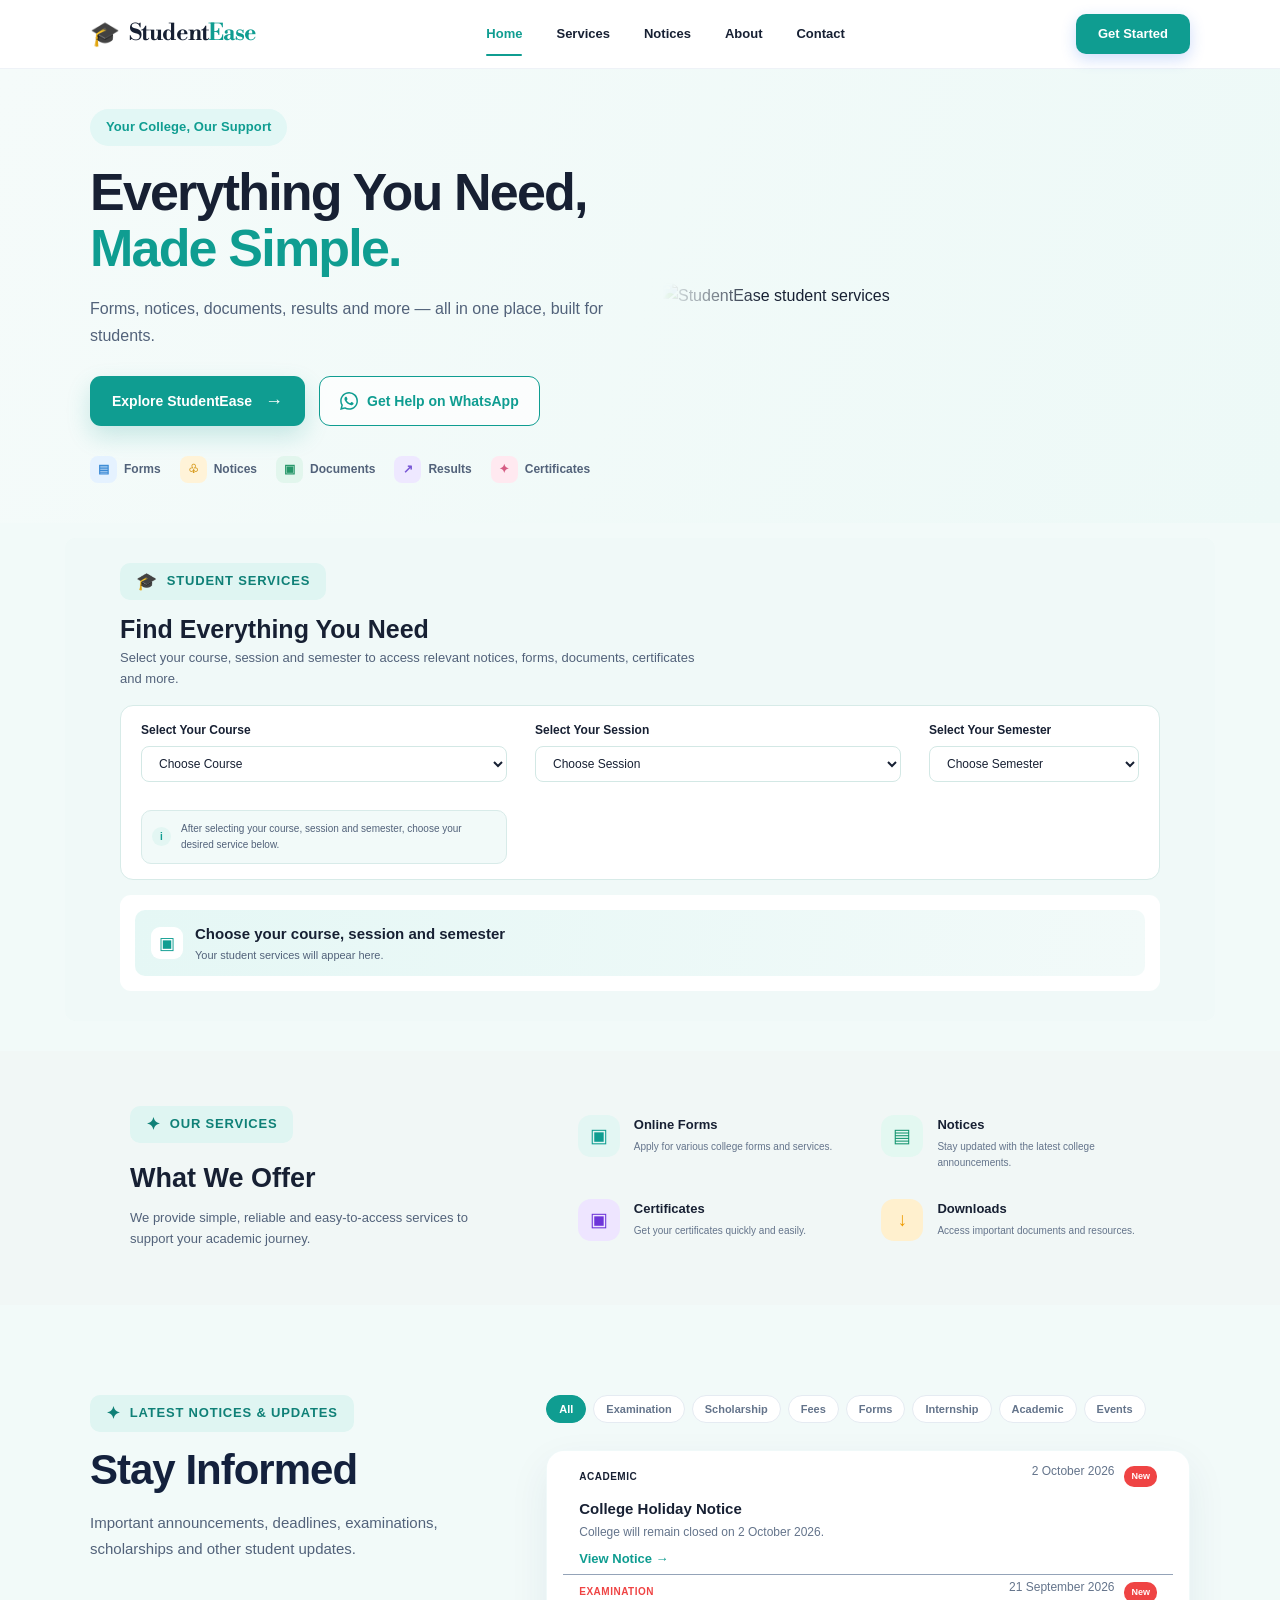
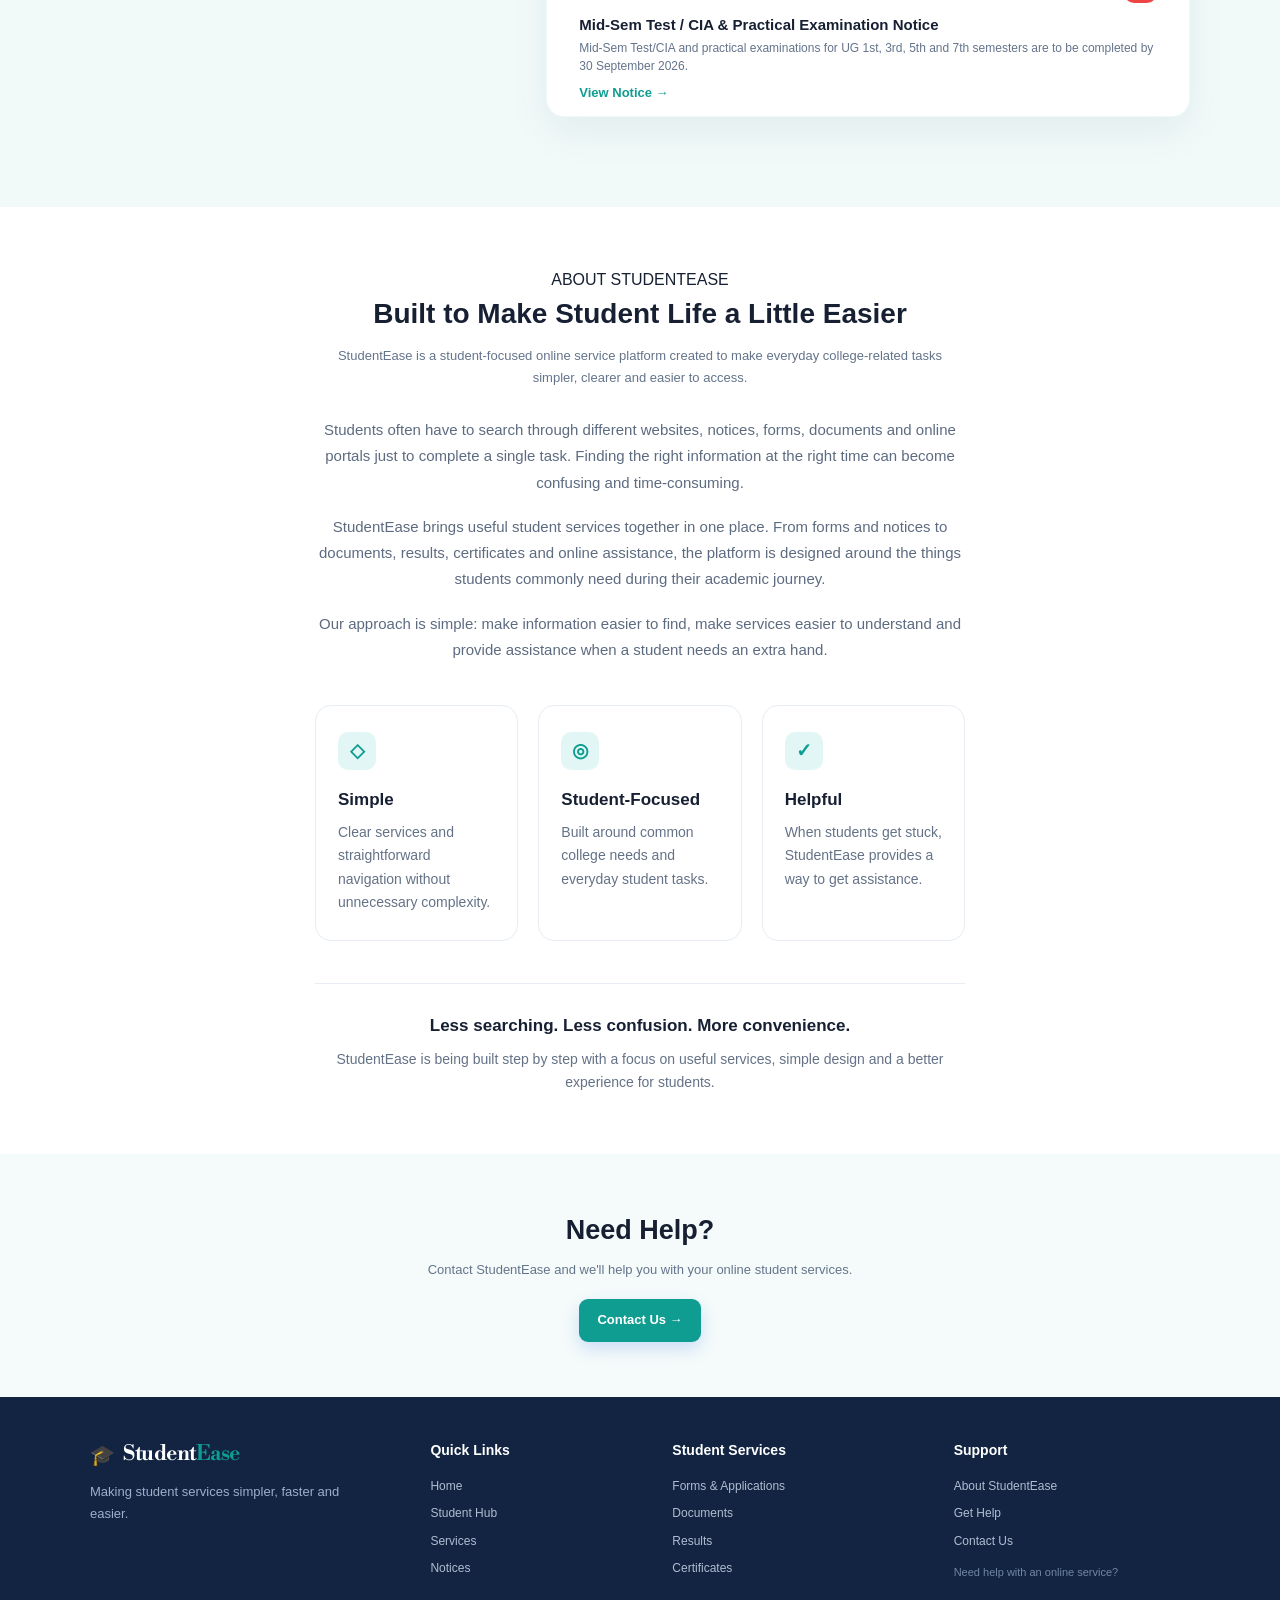
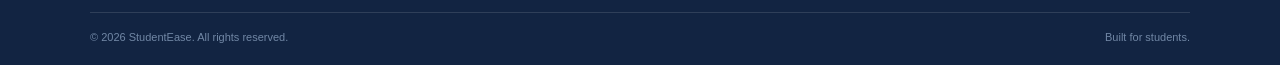
==== index.html @ d435f531 "Add files via upload" ====
<!DOCTYPE html>
<html lang="en">
<head>
    <meta charset="UTF-8">
    <meta name="viewport" content="width=device-width, initial-scale=1.0">

    <title>StudentEase | College & Online Services</title>

    <link rel="stylesheet" href="style.css">
</head>

<body>

<!-- ================= HEADER ================= -->

<header class="site-header">

    <div class="header-container">

        <a href="#home" class="logo">
            <div class="logo-icon">
                <span>🎓</span>
            </div>

            <div class="logo-text">
                Student<span>Ease</span>
            </div>
        </a>

        <nav class="main-nav">

            <a href="#home" class="nav-link active">Home</a>
            <a href="#services" class="nav-link">Services</a>
            <a href="#notices" class="nav-link">Notices</a>
            <a href="#about" class="nav-link">About</a>
            <a href="#contact" class="nav-link">Contact</a>

        </nav>

        <a href="#student-hub" class="header-button">
            Get Started
        </a>

    </div>

</header>


<!-- ================= HERO ================= -->

<section class="hero" id="home">

    <div class="hero-container">
        
        <div class="hero-content">

    <div class="hero-badge">
        Your College, Our Support
    </div>

    <h1>
        Everything You Need,
        <span>Made Simple.</span>
    </h1>

    <p>
        Forms, notices, documents, results and more —
        all in one place, built for students.
    </p>

    <div class="hero-buttons">

        <a href="#student-hub" class="primary-button">
            Explore StudentEase
            <span>→</span>
        </a>

        <a href="https://wa.me/YOURNUMBER"
           class="secondary-button"
           target="_blank"
           rel="noopener noreferrer">

            <span class="whatsapp-icon" aria-hidden="true">
                <svg viewBox="0 0 24 24" fill="currentColor">
                    <path d="M20.52 3.48A11.86 11.86 0 0 0 12.07 0C5.52 0 .19 5.33.19 11.88c0 2.09.55 4.13 1.59 5.94L.09 24l6.34-1.66a11.85 11.85 0 0 0 5.64 1.43h.01c6.55 0 11.88-5.33 11.88-11.88 0-3.18-1.24-6.17-3.44-8.41ZM12.08 21.76h-.01a9.86 9.86 0 0 1-5.02-1.37l-.36-.21-3.76.98 1-3.67-.23-.38a9.85 9.85 0 0 1-1.51-5.23C2.19 6.43 6.62 2 12.08 2a9.83 9.83 0 0 1 7 2.9 9.84 9.84 0 0 1 2.9 7c0 5.46-4.44 9.86-9.9 9.86Zm5.41-7.39c-.3-.15-1.77-.87-2.05-.97-.27-.1-.47-.15-.67.15-.2.3-.77.97-.95 1.17-.17.2-.35.22-.65.07-.3-.15-1.26-.46-2.4-1.47-.89-.79-1.49-1.77-1.66-2.07-.17-.3-.02-.46.13-.61.14-.14.3-.35.45-.52.15-.17.2-.3.3-.5.1-.2.05-.37-.02-.52-.07-.15-.67-1.62-.92-2.22-.24-.58-.49-.5-.67-.51h-.57c-.2 0-.52.07-.79.37-.27.3-1.04 1.02-1.04 2.49s1.07 2.89 1.22 3.09c.15.2 2.1 3.21 5.09 4.5.71.31 1.26.49 1.69.63.71.23 1.35.2 1.86.12.57-.08 1.77-.72 2.02-1.42.25-.7.25-1.3.17-1.42-.07-.12-.27-.2-.57-.35Z"/>
                </svg>
            </span>

            Get Help on WhatsApp
        </a>

    </div>

    <div class="hero-features">

        <span>
            <i class="feature-icon blue">▤</i>
            Forms
        </span>

        <span>
            <i class="feature-icon yellow">♧</i>
            Notices
        </span>

        <span>
            <i class="feature-icon green">▣</i>
            Documents
        </span>

        <span>
            <i class="feature-icon purple">↗</i>
            Results
        </span>

        <span>
            <i class="feature-icon pink">✦</i>
            Certificates
        </span>

    </div>

</div>
        
        <div class="hero-visual">

            <img src="images/student-ease-hero-right.png"
                alt="StudentEase student services"
                class="hero-student-image">

        </div> 


    </div>

</section>


<!-- ================= STUDENT HUB ================= -->

<section class="student-hub" id="student-hub">

    <div class="hub-container">

        <div class="hub-heading">

            <div class="student-services-badge">
                <span class="student-services-icon">🎓</span>
                <span>STUDENT SERVICES</span>
            </div>

            <h2>Find Everything You Need</h2>

            <p>
                Select your course, session and semester to access relevant notices,
                forms, documents, certificates and more.
            </p>

        </div>


        <!-- SELECTORS -->

        <div class="selector-box">

            <div class="selector-group">

                <label for="course">
                    Select Your Course
                </label>

                <select id="course">

                    <option value="">
                        Choose Course
                    </option>

                    <option value="BA">
                        B.A.
                    </option>

                    <option value="BSc">
                        B.Sc.
                    </option>

                    <option value="BCom">
                        B.Com.
                    </option>

                </select>

            </div>

            <div class="selector-group">

                <label for="session">
                    Select Your Session
                </label>

                <select id="session">

                    <option value="">
                        Choose Session
                    </option>

                    <option value="2024-2028">
                        2024 – 2028
                    </option>

                    <option value="2025-2029">
                        2025 – 2029
                    </option>

                    <option value="2026-2030">
                        2026 – 2030
                    </option>

                </select>

            </div>


            <div class="selector-group">

                <label for="semester">
                    Select Your Semester
                </label>

                <select id="semester">

                    <option value="">
                        Choose Semester
                    </option>

                    <option value="1">
                        1st Semester
                    </option>

                    <option value="2">
                        2nd Semester
                    </option>

                    <option value="3">
                        3rd Semester
                    </option>

                    <option value="4">
                        4th Semester
                    </option>

                    <option value="5">
                        5th Semester
                    </option>

                    <option value="6">
                        6th Semester
                    </option>

                    <option value="7">
                        7th Semester
                    </option>

                    <option value="8">
                        8th Semester
                    </option>

                </select>

            </div>


            <div class="selector-info">

                <div class="info-icon">i</div>

                <span>
                    After selecting your course, session and semester, choose your
                    desired service below.
                </span>

            </div>

        </div>


        <!-- RESULT -->

        <div class="hub-result" id="hubResult">

            <div class="result-header">

                <div class="calendar-icon">
                    ▣
                </div>

                <div>
                    <h3>Choose your course, session and semester</h3>
                    <p>Your student services will appear here.</p>
                </div>

            </div>

        </div>

    </div>

</section>


<!-- ================= SERVICES ================= -->

<section class="services-section" id="services">

    <div class="services-container">

        <div class="services-intro">

            <div class="student-services-badge">
                <span class="student-services-icon">✦</span>
                <span>OUR SERVICES</span>
            </div>

            <h2>What We Offer</h2>

            <p>
                We provide simple, reliable and easy-to-access
                services to support your academic journey.
            </p>

        </div>


        <div class="service-list">

            <div class="service-item">

                <div class="service-icon blue">
                    ▣
                </div>

                <div>
                    <h3>Online Forms</h3>
                    <p>
                        Apply for various college forms
                        and services.
                    </p>
                </div>

            </div>


            <div class="service-item">

                <div class="service-icon green">
                    ▤
                </div>

                <div>
                    <h3>Notices</h3>
                    <p>
                        Stay updated with the latest
                        college announcements.
                    </p>
                </div>

            </div>


            <div class="service-item">

                <div class="service-icon purple">
                    ▣
                </div>

                <div>
                    <h3>Certificates</h3>
                    <p>
                        Get your certificates quickly
                        and easily.
                    </p>
                </div>

            </div>


            <div class="service-item">

                <div class="service-icon orange">
                    ↓
                </div>

                <div>
                    <h3>Downloads</h3>
                    <p>
                        Access important documents
                        and resources.
                    </p>
                </div>

            </div>

        </div>

    </div>

</section>


<!-- ================= NOTICE BOARD ================= -->

<section class="notices-section" id="notices">

    <div class="notices-container">

        <div class="notice-intro">

            <div class="student-services-badge">
                <span class="student-services-icon">✦</span>
                <span>LATEST NOTICES &amp; UPDATES</span>
            </div>

            <h2>Stay Informed</h2>

            <p>
                Important announcements, deadlines, examinations,
                scholarships and other student updates.
            </p>

        </div>


        <!-- NOTICE FILTERS -->

        <div class="notice-filters">

            <button class="notice-filter active" data-category="all">
                All
            </button>

            <button class="notice-filter" data-category="examination">
                Examination
            </button>

            <button class="notice-filter" data-category="scholarship">
                Scholarship
            </button>

            <button class="notice-filter" data-category="fees">
                Fees
            </button>

            <button class="notice-filter" data-category="forms">
                Forms
            </button>

            <button class="notice-filter" data-category="internship">
                Internship
            </button>

            <button class="notice-filter" data-category="academic">
                Academic
            </button>

            <button class="notice-filter" data-category="events">
                Events
            </button>

        </div>


        <!-- NOTICE LIST -->

        <div class="notice-board-list" id="homepageNoticeList">

            <!-- Notices will be loaded from studentData -->

        </div>

    </div>

</section>


<!-- ================= ABOUT ================= -->

<section class="about-section" id="about">

    <div class="about-container">

        <div class="section-label">
            ABOUT STUDENTEASE
        </div>

        <h2>
            Built to Make Student Life a Little Easier
        </h2>

        <p class="about-intro">
            StudentEase is a student-focused online service
            platform created to make everyday college-related
            tasks simpler, clearer and easier to access.
        </p>

        <div class="about-content">

            <p>
                Students often have to search through different
                websites, notices, forms, documents and online
                portals just to complete a single task. Finding
                the right information at the right time can
                become confusing and time-consuming.
            </p>

            <p>
                StudentEase brings useful student services
                together in one place. From forms and notices
                to documents, results, certificates and online
                assistance, the platform is designed around the
                things students commonly need during their
                academic journey.
            </p>

            <p>
                Our approach is simple: make information easier
                to find, make services easier to understand and
                provide assistance when a student needs an extra
                hand.
            </p>

        </div>

        <div class="about-values">

            <div class="about-value">

                <div class="about-value-icon">
                    ◇
                </div>

                <h3>Simple</h3>

                <p>
                    Clear services and straightforward
                    navigation without unnecessary complexity.
                </p>

            </div>

            <div class="about-value">

                <div class="about-value-icon">
                    ◎
                </div>

                <h3>Student-Focused</h3>

                <p>
                    Built around common college needs and
                    everyday student tasks.
                </p>

            </div>

            <div class="about-value">

                <div class="about-value-icon">
                    ✓
                </div>

                <h3>Helpful</h3>

                <p>
                    When students get stuck, StudentEase
                    provides a way to get assistance.
                </p>

            </div>

        </div>

        <div class="about-bottom">

            <strong>
                Less searching. Less confusion. More convenience.
            </strong>

            <p>
                StudentEase is being built step by step with a
                focus on useful services, simple design and a
                better experience for students.
            </p>

        </div>

    </div>

</section>


<!-- ================= CONTACT ================= -->

<section class="contact-section" id="contact">

    <div class="contact-container">

        <h2>Need Help?</h2>

        <p>
            Contact StudentEase and we'll help you with your
            online student services.
        </p>

        <a href="https://wa.me/YOURNUMBER"
           class="primary-button"
           target="_blank"
           rel="noopener noreferrer">
            Contact Us →
        </a>

    </div>

</section>


<!-- ================= FOOTER ================= -->

<footer>

<div class="footer-container">

    <!-- BRAND -->
    <div class="footer-brand">

        <div class="footer-logo">
            <span class="footer-logo-icon">🎓</span>
            <strong class="footer-brand-name">
                Student<span>Ease</span>
            </strong>
        </div>

        <p>
            Making student services simpler, faster and easier.
        </p>

    </div>


    <!-- QUICK LINKS -->
    <div class="footer-column">

        <h4>Quick Links</h4>

        <a href="#home">Home</a>
        <a href="#student-hub">Student Hub</a>
        <a href="#services">Services</a>
        <a href="#notices">Notices</a>

    </div>


    <!-- STUDENT SERVICES -->
    <div class="footer-column">

        <h4>Student Services</h4>

        <a href="#student-hub">Forms & Applications</a>
        <a href="#student-hub">Documents</a>
        <a href="#student-hub">Results</a>
        <a href="#student-hub">Certificates</a>

    </div>


    <!-- SUPPORT -->
    <div class="footer-column">

        <h4>Support</h4>

        <a href="#about">About StudentEase</a>
        <a href="#contact">Get Help</a>
        <a href="#contact">Contact Us</a>

        <span class="footer-support-text">
            Need help with an online service?
        </span>

    </div>

</div>


<!-- FOOTER BOTTOM -->

<div class="footer-bottom">

    <span>
        © 2026 StudentEase. All rights reserved.
    </span>

    <span>
        Built for students.
    </span>

</div>

</footer>



<script src="script.js"></script>

</body>
</html>
---- style.css ----
@import url('https://fonts.googleapis.com/css2?family=Libre+Bodoni:wght@500;600;700&display=swap');

* {
    margin: 0;
    padding: 0;
    box-sizing: border-box;
}

html {
    scroll-behavior: smooth;
}

body {
    font-family: Arial, Helvetica, sans-serif;
    color: #172033;
    background: #ffffff;
    line-height: 1.6;
}

a {
    text-decoration: none;
    color: inherit;
}


/* =========================================
   HEADER
   ========================================= */

.site-header {
    position: sticky;
    top: 0;
    z-index: 1000;

    background: rgba(255, 255, 255, 0.95);
    backdrop-filter: blur(15px);

    border-bottom: 1px solid #eef2f7;
}

.header-container {
    max-width: 1150px;
    margin: auto;

    height: 68px;

    display: flex;
    align-items: center;
    justify-content: space-between;

    padding: 0 25px;
}

.logo {
    display: flex;
    align-items: center;
    gap: 9px;
}

.logo-icon {
    font-size: 24px;
}

.logo-text {
    font-family: 'Libre Bodoni', serif;
    font-size: 23px;
    font-weight: 700;
    letter-spacing: -0.7px;
    color: #172033;
    line-height: 1;
}

.logo-text span {
    color: #0f9d91;
    font-weight: 700;
}

.main-nav {
    display: flex;
    align-items: center;
    gap: 34px;
}

.nav-link {
    position: relative;

    font-size: 13px;
    font-weight: 600;

    color: #172033;

    padding: 24px 0;
}

.nav-link:hover,
.nav-link.active {
    color: #0f9d91;
}

.nav-link.active::after {
    content: "";
    position: absolute;
    left: 0;
    right: 0;
    bottom: 12px;
    height: 2px;
    background: #0f9d91;
    border-radius: 10px;
    animation: underlineSlide 0.35s ease;
}

@keyframes underlineSlide {
    from {
        transform: scaleX(0);
        transform-origin: left;
    }

    to {
        transform: scaleX(1);
        transform-origin: left;
    }
}

.header-button {
    background: #0f9d91;
    color: white;

    padding: 10px 22px;

    border-radius: 10px;

    font-size: 13px;
    font-weight: 600;

    box-shadow: 0 5px 15px rgba(37, 99, 235, 0.22);

    transition: 0.2s ease;
}

.header-button:hover {
    background: #087c73;
    transform: translateY(-2px);
}


/* =========================================
   HERO
   ========================================= */

.hero {
    background: linear-gradient(
        110deg,
        #f5fbfa,
        #edf9f7
    );

    overflow: hidden;
}

.hero-container {
    max-width: 1150px;
    min-height: 290px;

    margin: auto;

    padding: 40px 25px;

    display: grid;
    grid-template-columns: 1fr 1fr;

    align-items: center;
}

.hero-content {
    max-width: 560px;
}

.hero-badge {
    display: inline-block;

    background: #e2f7f5;
    color: #0f9d91;

    padding: 5px 12px;

    border-radius: 30px;

    font-size: 11px;
    font-weight: 700;

    margin-bottom: 10px;
}

.hero h1 {
    margin: 0 0 20px;

    font-size: 52px;
    line-height: 1.08;
    letter-spacing: -1.8px;

    color: #172033;
}

.hero h1 span {
    display: block;
    color: #0f9d91;
}



.hero p {
    color: #52627a;

    font-size: 16px;
    line-height: 1.7;

    max-width: 540px;

    margin: 0 0 27px;
}

.primary-button {
    display: inline-flex;
    align-items: center;
    gap: 15px;

    border: none;

    background: #0f9d91;
    color: white;

    padding: 11px 18px;

    border-radius: 9px;

    font-size: 13px;
    font-weight: 600;

    cursor: pointer;

    box-shadow: 0 7px 17px rgba(37, 99, 235, 0.2);

    transition: 0.2s ease;
}

.primary-button:hover {
    background: #087c73;
    transform: translateY(-2px);
}


/* HERO ILLUSTRATION */

.hero-visual {
    position: relative;

    height: 300px;

    display: flex;
    align-items: center;
    justify-content: center;

    overflow: hidden;
}

.hero-student-image {
    width: 115%;
    max-width: 700px;

    height: auto;

    display: block;

    object-fit: contain;

    transform: translateX(4%);

    -webkit-mask-image:
        linear-gradient(to right,
            transparent 0%,
            black 18%,
            black 88%,
            transparent 100%
        ),
        linear-gradient(to bottom,
            transparent 0%,
            black 12%,
            black 82%,
            transparent 100%
        );

    -webkit-mask-composite: intersect;

    mask-image:
        linear-gradient(to right,
            transparent 0%,
            black 18%,
            black 88%,
            transparent 100%
        ),
        linear-gradient(to bottom,
            transparent 0%,
            black 12%,
            black 82%,
            transparent 100%
        );

    mask-composite: intersect;
}


/* =========================================
   STUDENT HUB
   ========================================= */

.student-hub {
    background: #f2faf9;

    padding: 15px 10px 30px;
}

.hub-container {
    max-width: 1150px;

    margin: auto;

    padding: 25px 55px 30px;

    background: #f0f9f8;

    border-radius: 10px;
}

.hub-heading {
    margin-bottom: 15px;
}

/* =========================
   STUDENT SERVICES BADGE
========================= */

.student-services-badge {
    display: inline-flex;
    align-items: center;
    gap: 9px;

    padding: 8px 16px;

    background: #dff5f2;
    border-radius: 10px;

    color: #0f8077;

    font-size: 13px;
    font-weight: 800;

    letter-spacing: 0.8px;

    margin-bottom: 14px;
}

.student-services-icon {
    font-size: 17px;
    line-height: 1;
}

.hub-heading h2 {
    font-size: 25px;

    line-height: 1.2;

    margin-bottom: 4px;
}

.hub-heading p {
    font-size: 13px;

    color: #52627a;

    max-width: 580px;
}


/* selectors */

.selector-box {
    background: white;

    border: 1px solid #d7ebe8;

    border-radius: 13px;

    padding: 15px 20px;

    display: grid;

    grid-template-columns: 1fr 1fr 210px;

    gap: 28px;

    align-items: end;
}

.selector-group label {
    display: block;

    font-size: 12px;

    font-weight: 700;

    margin-bottom: 6px;
}

.selector-group select {
    width: 100%;

    padding: 9px 13px;

    border: 1px solid #d3e8e5;

    border-radius: 8px;

    background: white;

    color: #172033;

    font-size: 12px;

    outline: none;

    cursor: pointer;
}

.selector-group select:focus {
    border-color: #0f9d91;

    box-shadow: 0 0 0 3px rgba(37,99,235,0.08);
}

.selector-info {
    display: flex;

    gap: 10px;

    align-items: center;

    background: #f2faf9;

    border: 1px solid #d8ebe9;

    border-radius: 10px;

    padding: 10px;

    font-size: 10px;

    color: #52627a;
}

.info-icon {
    min-width: 19px;
    height: 19px;

    display: flex;

    align-items: center;
    justify-content: center;

    border-radius: 50%;

    background: #e3f6f3;

    color: #0f9d91;

    font-weight: 700;
}


/* result */

.hub-result {
    margin-top: 15px;

    background: white;

    border-radius: 11px;

    padding: 15px;

    min-height: 75px;
}

.result-header {
    display: flex;

    align-items: center;

    gap: 12px;

    background: linear-gradient(
        100deg,
        #e5f7f5,
        #f2faf9
    );

    padding: 12px 16px;

    border-radius: 10px;
}

.calendar-icon {
    width: 32px;
    height: 32px;

    border-radius: 9px;

    background: white;

    color: #0f9d91;

    display: flex;

    align-items: center;
    justify-content: center;

    font-size: 17px;
}

.result-header h3 {
    font-size: 15px;

    margin-bottom: 1px;
}

.result-header p {
    font-size: 11px;

    color: #52627a;
}


/* service cards */

.hub-services {
    display: grid;

    grid-template-columns: repeat(3, 1fr);

    gap: 12px;

    margin-top: 15px;
}

.hub-service-card {
    min-height: 85px;

    border-radius: 11px;

    padding: 14px;

    display: flex;

    align-items: center;

    gap: 13px;

    position: relative;

    transition: 0.2s ease;
}

.hub-service-card:hover {
    transform: translateY(-3px);

    box-shadow: 0 8px 18px rgba(30,50,80,0.08);
}

.hub-service-card:nth-child(1) {
    background: #edf5ff;
}

.hub-service-card:nth-child(2) {
    background: #ecfbf6;
}

.hub-service-card:nth-child(3) {
    background: #f4efff;
}

.hub-service-card:nth-child(4) {
    background: #fff8e9;
}

.hub-service-card:nth-child(5) {
    background: #fff0f1;
}

.hub-service-card:nth-child(6) {
    background: #ebf9f8;
}

.card-icon {
    width: 43px;
    height: 43px;

    flex-shrink: 0;

    border-radius: 50%;

    display: flex;

    align-items: center;
    justify-content: center;

    font-size: 20px;
}

.card-text h4 {
    font-size: 13px;

    margin-bottom: 3px;
}

.card-text p {
    font-size: 10px;

    color: #607089;
}

.card-arrow {
    margin-left: auto;

    width: 22px;
    height: 22px;

    display: flex;

    align-items: center;
    justify-content: center;

    border-radius: 50%;

    background: rgba(255,255,255,0.65);

    color: #0f9d91;
}


/* =========================================
   SERVICES
   ========================================= */

.services-section {
    padding: 55px 25px;

    background: #f1f7f6;
}

.services-container {
    max-width: 1020px;

    margin: auto;

    display: grid;

    grid-template-columns: 0.9fr 1.4fr;

    gap: 80px;

    align-items: center;
}

.services-intro h2 {
    font-size: 27px;

    margin-bottom: 8px;
}

.services-intro p {
    font-size: 13px;

    color: #52627a;

    max-width: 350px;
}

.service-list {
    display: grid;

    grid-template-columns: 1fr 1fr;

    gap: 28px 35px;
}

.service-item {
    display: flex;

    gap: 14px;

    align-items: flex-start;
}

.service-icon {
    width: 42px;
    height: 42px;

    flex-shrink: 0;

    border-radius: 13px;

    display: flex;

    align-items: center;
    justify-content: center;

    font-size: 19px;
}

.service-icon.blue {
    background: #e3f6f3;
    color: #0f9d91;
}

.service-icon.green {
    background: #e3f8f1;
    color: #159570;
}

.service-icon.purple {
    background: #eee5ff;
    color: #6d35d9;
}

.service-icon.orange {
    background: #fff0ce;
    color: #ee9a00;
}

.service-item h3 {
    font-size: 13px;

    margin-bottom: 3px;
}

.service-item p {
    color: #64748b;

    font-size: 10px;
}

/* =========================================
   NOTICE BOARD
========================================= */

.notices-section {
    background: #f2faf9;
    padding: 90px 25px;
}

.notices-container {
    max-width: 1100px;
    margin: auto;

    display: grid;

    grid-template-columns: 0.75fr 1.25fr;

    column-gap: 70px;

    align-items: start;
}


/* =========================================
   LEFT INTRO
========================================= */

.notice-intro {
    grid-column: 1;
    grid-row: 1;

    align-self: start;
}

.notice-label {
    color: #0f9d91;

    font-size: 12px;
    font-weight: 700;

    letter-spacing: 0.8px;

    margin-bottom: 14px;
}

.notice-intro h2 {
    font-size: 42px;
    line-height: 1.15;

    letter-spacing: -1px;

    color: #14213d;

    margin: 0 0 16px;
}

.notice-intro p {
    max-width: 400px;

    font-size: 15px;
    line-height: 1.7;

    color: #52627a;

    margin: 0;
}


/* =========================================
   VIEW ALL — LEFT SIDE
========================================= */

.notice-board-footer {
    grid-column: 1;
    grid-row: 1;

    margin-top: 170px;

    text-align: left;
}

.notice-board-footer .primary-button {
    display: inline-flex;
    align-items: center;
    gap: 8px;

    padding: 12px 20px;

    border: none;
    border-radius: 8px;

    background: #0f9d91;

    color: #ffffff;

    font-size: 14px;
    font-weight: 600;

    cursor: pointer;

    transition: 0.25s ease;
}

.notice-board-footer .primary-button:hover {
    transform: translateY(-2px);

    box-shadow:
        0 8px 20px rgba(15, 157, 145, 0.18);
}


/* =========================================
   FILTERS — RIGHT SIDE
========================================= */

.notice-filters {
    grid-column: 2;
    grid-row: 1;

    display: flex;

    flex-wrap: wrap;

    gap: 7px;

    margin-bottom: 16px;
}

.notice-filter {
    border: 1px solid #e5ebf2;

    background: #ffffff;

    color: #64748b;

    padding: 7px 12px;

    border-radius: 20px;

    font-size: 11px;
    font-weight: 600;

    cursor: pointer;

    transition: 0.2s ease;
}

.notice-filter:hover {
    border-color: #0f9d91;
    color: #0f9d91;
}

.notice-filter.active {
    background: #0f9d91;
    border-color: #0f9d91;

    color: #ffffff;
}


/* =========================================
   NOTICE LIST — RIGHT SIDE
========================================= */

.notice-board-list {
    grid-column: 2;
    grid-row: 1;

    margin-top: 55px;

    background: #ffffff;

    border-radius: 18px;

    padding: 8px 22px;

    box-shadow:
        0 15px 40px rgba(30, 60, 100, 0.07);

    border: 1px solid rgba(15, 157, 145, 0.06);
}


/* =========================================
   NOTICE CARD
========================================= */

.notice-card {
    padding: 3px 16px;

    margin: 0 -6px;

    border-bottom: 1px solid #94a3b8;

    transition: 0.2s ease;

    cursor: pointer;
}
.notice-card:last-child {
    border-bottom: none;
}

.notice-card:hover {
    background: #f8fbfb;

    padding-left: 20px;
}


/* =========================================
   NOTICE TOP
========================================= */

.notice-card-top {
    display: flex;

    align-items: center;

    gap: 10px;

    margin-bottom: 7px;
}

.notice-category {
    font-size: 10px;
    font-weight: 700;

    text-transform: uppercase;

    letter-spacing: 0.5px;
}

.notice-category.examination {
    color: #ef4444;
}

.notice-category.internship {
    color: #0f9d91;
}

.notice-category.scholarship {
    color: #a855f7;
}

.notice-category.fees {
    color: #2563eb;
}

.notice-date {
    margin-left: auto;

    color: #64748b;

    font-size: 11px;
}

.notice-status {
    background: #ef4444;

    color: #ffffff;

    padding: 3px 7px;

    border-radius: 10px;

    font-size: 9px;
    font-weight: 700;
}


/* =========================================
   NOTICE TITLE
========================================= */

.notice-card h3 {
    margin: 0 0 4px;

    color: #172033;

    font-size: 15px;
    font-weight: 600;

    line-height: 1.4;
}

.notice-card p {
    margin: 0;

    color: #64748b;

    font-size: 12px;
    line-height: 1.5;
}


/* =========================================
   VIEW NOTICE
========================================= */

.notice-view {
    margin-top: 8px;

    padding: 0;

    border: none;

    background: none;

    color: #0f9d91;

    font-size: 11px;
    font-weight: 600;

    cursor: pointer;
}

.notice-view:hover {
    text-decoration: underline;
}

.notice-load-more {
    display: block;
    margin: 18px auto 8px;
    padding: 9px 18px;
    border: 1px solid #0f9d91;
    border-radius: 8px;
    background: #ffffff;
    color: #0f9d91;
    font-size: 12px;
    font-weight: 600;
    cursor: pointer;
    transition: 0.2s ease;
}

.notice-load-more:hover {
    background: #0f9d91;
    color: #ffffff;
    transform: translateY(-1px);
}

/* =========================================
   MOBILE
========================================= */

@media (max-width: 768px) {

    .notices-section {
        padding: 70px 20px;
    }

    .notices-container {
        grid-template-columns: 1fr;

        gap: 30px;
    }

    .notice-card {
        padding: 10px 12px;
    }

    .notice-intro {
        grid-column: 1;
        grid-row: auto;
    }

    .notice-intro h2 {
        font-size: 34px;
    }

    .notice-intro p {
        font-size: 14px;
    }

    .notice-board-footer {
        grid-column: 1;
        grid-row: auto;

        margin-top: -15px;

        text-align: left;
    }

    .notice-filters {
        grid-column: 1;
        grid-row: auto;

        overflow-x: auto;

        flex-wrap: nowrap;

        padding-bottom: 5px;
    }

    .notice-filter {
        flex-shrink: 0;
    }

    .notice-board-list {
        grid-column: 1;
        grid-row: auto;

        margin-top: -15px;

        padding: 8px 16px;
    }

    .notice-card-top {
        flex-wrap: wrap;
    }

    .notice-date {
        margin-left: auto;
    }
}



/* =========================================
   ABOUT
   ========================================= */

.about-section {
    padding: 60px 25px;

    text-align: center;

    background: white;
}

.about-container {
    max-width: 650px;

    margin: auto;
}

.about-container h2 {
    font-size: 28px;

    margin-bottom: 8px;
}

.about-container p {
    color: #64748b;

    font-size: 13px;
}


/* =========================================
   CONTACT
   ========================================= */

.contact-section {
    padding: 55px 25px;

    background: #f5fbfa;

    text-align: center;
}

.contact-container h2 {
    font-size: 27px;

    margin-bottom: 8px;
}

.contact-container p {
    color: #64748b;

    font-size: 13px;

    margin-bottom: 18px;
}


/* =========================================
   FOOTER
   ========================================= */

footer {
    background: #122442;
    color: white;
    padding: 42px 25px 18px;
}

.footer-container {
    max-width: 1100px;
    margin: auto;

    display: grid;
    grid-template-columns: 1.5fr 1fr 1.2fr 1.2fr;

    gap: 45px;

    padding-bottom: 32px;

    border-bottom: 1px solid rgba(255, 255, 255, 0.12);
}


/* BRAND */

.footer-brand {
    max-width: 260px;
}

.footer-logo {
    display: flex;
    align-items: center;
    gap: 8px;

    font-size: 18px;
    margin-bottom: 10px;
}
.footer-brand-name {
    font-family: 'Libre Bodoni', serif;
    font-size: 21px;
    font-weight: 700;
    letter-spacing: -0.5px;
    color: #ffffff;
    line-height: 1;
}

.footer-brand-name span {
    color: #0f9d91;
}

.footer-logo-icon {
    font-size: 20px;
}

.footer-brand p {
    color: #9cafc9;

    font-size: 13px;
    line-height: 1.7;
}


/* FOOTER COLUMNS */

.footer-column {
    display: flex;
    flex-direction: column;
    gap: 8px;
}

.footer-column h4 {
    margin-bottom: 8px;

    color: white;

    font-size: 14px;
    font-weight: 700;
}

.footer-column a {
    width: fit-content;

    color: #aebdd1;

    font-size: 12px;

    transition: 0.2s ease;
}

.footer-column a:hover {
    color: #0f9d91;
}

.footer-support-text {
    margin-top: 5px;

    max-width: 170px;

    color: #7187a5;

    font-size: 11px;
    line-height: 1.5;
}


/* FOOTER BOTTOM */

.footer-bottom {
    max-width: 1100px;

    margin: auto;

    padding-top: 16px;

    display: flex;

    justify-content: space-between;

    color: #7187a5;

    font-size: 11px;
}

/* =========================================
   MOBILE
   ========================================= */

@media (max-width: 800px) {

    .main-nav {
        display: none;
    }

    .header-button {
        padding: 9px 15px;
    }

    .hero-container {
        grid-template-columns: 1fr;

        text-align: center;
    }

    .hero-content {
        margin: auto;
    }

    .hero p {
        margin-left: auto;
        margin-right: auto;
    }

    .hero-visual {
        margin-top: 20px;

        transform: scale(0.85);
    }

    .selector-box {
        grid-template-columns: 1fr;
        gap: 15px;
    }

    .hub-services {
        grid-template-columns: 1fr 1fr;
    }

    .services-container,
    .notices-container {
        grid-template-columns: 1fr;

        gap: 35px;
    }

    .footer-container {
        grid-template-columns: 1fr 1fr;

        gap: 30px;

        text-align: left;
}

    .footer-bottom {
        flex-direction: column;

        gap: 8px;

        text-align: center;
    }
}


@media (max-width: 500px) {

    .header-container {
        padding: 0 15px;
    }

    .logo-text {
        font-size: 18px;
    }

    .hero-container {
        padding: 35px 18px;
    }

    .hero h1 {
        font-size: 29px;
    }

    .hero-visual {
        transform: scale(0.65);

        margin-top: -10px;

        margin-bottom: -40px;
    }

    .hub-container {
        padding: 25px 15px;
    }

    .hub-heading h2 {
        font-size: 22px;
    }

    .hub-services {
        grid-template-columns: 1fr;
    }

    .service-list {
        grid-template-columns: 1fr;
    }

    .footer-container {
        grid-template-columns: 1fr;

        text-align: center;
    }

    .footer-brand {
        max-width: 100%;
    }

    .footer-column {
        align-items: center;
    }
}
/* =========================================
   NOTICE ARCHIVE
   ========================================= */

.notice-archive {
    margin-top: 4px;
}

.archive-header {
    margin-bottom: 20px;
}

.archive-header h3 {
    margin: 0 0 6px;
    font-size: 22px;
    color: #172033;
}

.archive-header p {
    margin: 0;
    font-size: 13px;
    color: #64748b;
}

.notice-list {
    display: flex;
    flex-direction: column;
    gap: 14px;
}

.notice-item {
    position: relative;
    background: #ffffff;
    border: 1px solid #e8edf5;
    border-radius: 14px;
    padding: 20px;
    transition: 0.25s ease;
}

.notice-item:hover {
    transform: translateY(-2px);
    box-shadow: 0 8px 25px rgba(15, 23, 42, 0.08);
}

.notice-item h4 {
    margin: 0 0 8px;
    font-size: 16px;
    color: #172033;
    padding-right: 55px;
}

.notice-date {
    font-size: 12px;
    color: #64748b;
    margin-bottom: 10px;
}

.notice-item p {
    margin: 0 0 15px;
    font-size: 13px;
    line-height: 1.6;
    color: #64748b;
}

.new-badge {
    position: absolute;
    top: 18px;
    right: 18px;
    padding: 4px 8px;
    border-radius: 20px;
    background: #dcecff;
    color: #0f9d91;
    font-size: 10px;
    font-weight: 700;
}

.notice-view {
    display: inline-flex;
    align-items: center;
    gap: 5px;
    font-size: 13px;
    font-weight: 600;
    color: #0f9d91;
    text-decoration: none;
}

.notice-view:hover {
    text-decoration: underline;
}
/* ================================
   FORM ACTION BUTTONS
================================ */

.form-actions {
    display: flex;
    flex-wrap: wrap;
    gap: 10px;
    margin-top: 8px;
}

.form-btn {
    display: inline-flex;
    align-items: center;
    justify-content: center;
    min-height: 38px;
    padding: 9px 15px;
    border-radius: 9px;
    font-size: 13px;
    font-weight: 600;
    text-decoration: none;
    transition: all 0.2s ease;
    cursor: pointer;
}

/* Fill Yourself */

.form-btn-free {
    background: #f7faff;
    color: #0f9d91;
    border: 1px solid #c5e6e2;
}

.form-btn-free:hover {
    background: #edf9f7;
    border-color: #abd9d4;
    transform: translateY(-1px);
}

/* Get It Done */

.form-btn-paid {
    background: #0f9d91;
    color: #ffffff;
    border: 1px solid #0f9d91;
    box-shadow: 0 3px 8px rgba(37, 99, 235, 0.12);
}

.form-btn-paid:hover {
    background: #087c73;
    border-color: #087c73;
    transform: translateY(-1px);
    box-shadow: 0 6px 14px rgba(37, 99, 235, 0.18);
}

/* Fee clarification */

.form-fee-note {
    margin: 10px 0 0;
    font-size: 11px;
    line-height: 1.5;
    color: #64748b;
}

/* Keyboard focus */

.form-btn:focus-visible {
    outline: 3px solid rgba(37, 99, 235, 0.18);
    outline-offset: 2px;
}

/* Mobile */

@media (max-width: 500px) {

    .form-actions {
        gap: 8px;
    }

    .form-btn {
        flex: 1;
        min-width: 135px;
    }
}
/* =================================
   DOCUMENT BOX GRID
================================= */

.document-section {
    margin-top: 4px;
}

.document-section .archive-header {
    margin-bottom: 20px;
}
/* =========================
   DOCUMENT CARDS
========================= */

.document-list {
    display: grid;
    grid-template-columns: repeat(3, 1fr);
    gap: 14px;
}

.document-item {
    background: #ffffff;
    border: 1px solid #e3ebef;
    border-radius: 13px;
    padding: 16px;
    min-height: 155px;

    display: flex;
    flex-direction: column;
    justify-content: space-between;

    transition: 0.2s ease;
}

.document-item:hover {
    border-color: #cfe3e0;
    box-shadow: 0 6px 18px rgba(15, 23, 42, 0.06);
    transform: translateY(-2px);
}


/* TOP */

.document-item-main {
    display: flex;
    align-items: center;
    gap: 11px;
}

.document-icon {
    width: 40px;
    height: 40px;
    flex-shrink: 0;

    display: flex;
    align-items: center;
    justify-content: center;

    border-radius: 10px;
    font-size: 19px;
}


/* ICON COLORS */

.document-blue {
    background: #e4f6f3;
}

.document-purple {
    background: #f0eaff;
}

.document-green {
    background: #e8f8ef;
}

.document-yellow {
    background: #fff5dc;
}

.document-pink {
    background: #fcecf2;
}

.document-indigo {
    background: #eaf0f8;
}


/* CONTENT */

.document-item-content {
    min-width: 0;
}

.document-item-content h4 {
    margin: 0 0 3px;
    font-size: 14px;
    color: #172033;
    font-weight: 700;
}

.document-item-content p {
    margin: 0;
    font-size: 11px;
    line-height: 1.45;
    color: #64748b;
}


/* BUTTONS */

.document-item-actions {
    display: flex;
    gap: 7px;
    margin-top: 14px;
}

.document-action-btn {
    flex: 1;

    display: inline-flex;
    align-items: center;
    justify-content: center;

    min-height: 31px;
    padding: 6px 8px;

    border-radius: 7px;

    font-size: 10px;
    font-weight: 600;

    text-decoration: none;
    white-space: nowrap;

    transition: 0.2s ease;
}


/* FREE BUTTON */

.document-free-btn {
    background: #eef7f6;
    color: #0f8077;
    border: 1px solid #d5ebe8;
}

.document-free-btn:hover {
    background: #e2f2f0;
}


/* PAID BUTTON */

.document-paid-btn {
    background: #0f9d91;
    color: #ffffff;
    border: 1px solid #0f9d91;
}

.document-paid-btn:hover {
    background: #087c73;
    border-color: #087c73;
}


/* TABLET */

@media (max-width: 900px) {

    .document-list {
        grid-template-columns: repeat(2, 1fr);
    }

}


/* MOBILE */

@media (max-width: 550px) {

    .document-list {
        grid-template-columns: 1fr;
    }

}


/* ================================
   HUB BACK BUTTON
================================ */

.hub-back-btn {
    display: inline-flex;
    align-items: center;

    margin: 0 0 16px;
    padding: 11px 18px;

    background: #0f9d91;
    color: white;

    border: none;
    border-radius: 9px;

    font-size: 13px;
    font-weight: 600;

    cursor: pointer;
    box-shadow: 0 7px 17px rgba(37, 99, 235, 0.2);

    transition: 0.2s ease;
}

.hub-back-btn:hover {
    background: #087c73;
    transform: translateX(-2px);
}

/* =========================================
   STUDENTEASE HERO - LEFT SIDE
   ========================================= */

.hero-content {
    position: relative;
    z-index: 5;

    max-width: 570px;
}


/* SMALL BADGE */

.hero-badge {
    display: inline-flex;
    align-items: center;

    padding: 8px 16px;

    margin-bottom: 18px;

    border-radius: 30px;

    background: #e2f7f5;
    color: #0f9d91;

    font-size: 13px;
    font-weight: 700;

    letter-spacing: 0.1px;
}


/* MAIN HEADING */

.hero-content h1 {
    margin: 0 0 20px;

    color: #172033;

    font-size: 52px;
    line-height: 1.08;

    font-weight: 750;

    letter-spacing: -1.8px;
}

.hero-content h1 span {
    display: block;

    color: #0f9d91;
}


/* DESCRIPTION */

.hero-content p {
    max-width: 560px;

    margin: 0 0 27px;

    color: #52627a;

    font-size: 16px;
    line-height: 1.65;

    font-weight: 400;
}


/* BUTTON ROW */

.hero-buttons {
    display: flex;
    align-items: center;

    gap: 14px;

    margin-bottom: 30px;
}


/* PRIMARY BUTTON */

.hero-buttons .primary-button {
    display: inline-flex;
    align-items: center;
    justify-content: center;

    gap: 13px;

    padding: 14px 22px;

    border: none;
    border-radius: 11px;

    background: #0f9d91;
    color: #ffffff;

    font-size: 14px;
    font-weight: 700;

    text-decoration: none;

    box-shadow:
        0 10px 24px rgba(15, 157, 145, 0.20);

    transition: all 0.25s ease;
}

.hero-buttons .primary-button:hover {
    background: #087d74;

    transform: translateY(-2px);
}

.hero-buttons .primary-button span {
    font-size: 18px;
    line-height: 1;
}


/* SECONDARY BUTTON */

.hero-buttons .secondary-button {
    display: inline-flex;
    align-items: center;
    justify-content: center;

    gap: 9px;

    padding: 13px 20px;

    border: 1px solid #0f9d91;
    border-radius: 11px;

    background: rgba(255, 255, 255, 0.7);

    color: #0f9d91;

    font-size: 14px;
    font-weight: 700;

    text-decoration: none;

    transition: all 0.25s ease;
}

.hero-buttons .secondary-button:hover {
    background: #ffffff;

    transform: translateY(-2px);
}

.hero-buttons .secondary-button .whatsapp-icon {
    width: 18px;
    height: 18px;

    display: inline-flex;
    align-items: center;
    justify-content: center;

    flex-shrink: 0;
}

.hero-buttons .secondary-button .whatsapp-icon svg {
    width: 100%;
    height: 100%;
    display: block;
}


/* FEATURE ROW */

.hero-features {
    display: flex;
    align-items: center;
    flex-wrap: wrap;

    gap: 19px;

    color: #52627a;

    font-size: 12px;
    font-weight: 600;
}

.hero-features span {
    display: inline-flex;
    align-items: center;

    gap: 7px;
}


/* FEATURE ICONS */

.hero-features .feature-icon {
    width: 27px;
    height: 27px;

    display: inline-flex;
    align-items: center;
    justify-content: center;

    border-radius: 8px;

    font-style: normal;

    font-size: 12px;
    font-weight: 700;
}


/* BLUE */

.hero-features .feature-icon.blue {
    background: #e5f2ff;
    color: #3989d5;
}


/* YELLOW */

.hero-features .feature-icon.yellow {
    background: #fff3d8;
    color: #d79b1f;
}


/* GREEN */

.hero-features .feature-icon.green {
    background: #e2f6ed;
    color: #249668;
}


/* PURPLE */

.hero-features .feature-icon.purple {
    background: #eee8ff;
    color: #7857d5;
}


/* PINK */

.hero-features .feature-icon.pink {
    background: #ffe9f0;
    color: #d55c83;
}
@media (max-width: 800px) {

    .hero-content {
        max-width: 100%;
        text-align: center;
    }

    .hero-badge {
        margin-left: auto;
        margin-right: auto;
    }

    .hero-content h1 {
        font-size: 40px;
        letter-spacing: -1px;
    }

    .hero-content p {
        margin-left: auto;
        margin-right: auto;
    }

    .hero-buttons {
        justify-content: center;
        flex-wrap: wrap;
    }

    .hero-features {
        justify-content: center;
    }
}


@media (max-width: 500px) {

    .hero-content h1 {
        font-size: 34px;
    }

    .hero-content p {
        font-size: 14px;
    }

    .hero-buttons {
        flex-direction: column;
        width: 100%;
    }

    .hero-buttons .primary-button,
    .hero-buttons .secondary-button {
        width: 100%;
    }

    .hero-features {
        gap: 10px;
    }
}
/* =========================================
   STUDENTEASE ABOUT - EXPANDED
   ========================================= */

.about-intro {
    max-width: 760px;
    margin: 0 auto 28px;
    font-size: 17px;
    line-height: 1.7;
    color: #52627a;
}

.about-content {
    max-width: 780px;
    margin: 0 auto;
}

.about-content p {
    margin: 0 0 18px;
    color: #5d6b80;
    font-size: 15px;
    line-height: 1.75;
}

.about-values {
    display: grid;
    grid-template-columns: repeat(3, 1fr);
    gap: 20px;
    max-width: 900px;
    margin: 42px auto 0;
}

.about-value {
    padding: 26px 22px;
    border: 1px solid #e7edf2;
    border-radius: 16px;
    background: #ffffff;
    text-align: left;
    transition: transform 0.25s ease, box-shadow 0.25s ease;
}

.about-value:hover {
    transform: translateY(-4px);
    box-shadow: 0 12px 30px rgba(23, 32, 51, 0.08);
}

.about-value-icon {
    width: 38px;
    height: 38px;
    display: flex;
    align-items: center;
    justify-content: center;
    margin-bottom: 16px;
    border-radius: 10px;
    background: #e2f7f5;
    color: #0f9d91;
    font-size: 19px;
    font-weight: 700;
}

.about-value h3 {
    margin: 0 0 8px;
    color: #172033;
    font-size: 17px;
}

.about-value p {
    margin: 0;
    color: #647287;
    font-size: 14px;
    line-height: 1.65;
}

.about-bottom {
    max-width: 780px;
    margin: 42px auto 0;
    padding-top: 28px;
    border-top: 1px solid #e7edf2;
    text-align: center;
}

.about-bottom strong {
    display: block;
    margin-bottom: 9px;
    color: #172033;
    font-size: 17px;
}

.about-bottom p {
    margin: 0;
    color: #647287;
    font-size: 14px;
    line-height: 1.65;
}
@media (max-width: 800px) {

    .about-intro {
        font-size: 16px;
    }

    .about-values {
        grid-template-columns: 1fr;
        gap: 15px;
    }

    .about-value {
        text-align: center;
    }

    .about-value-icon {
        margin-left: auto;
        margin-right: auto;
    }

}

@media (max-width: 500px) {

    .about-intro {
        font-size: 15px;
        line-height: 1.65;
    }

    .about-content p {
        font-size: 14px;
        line-height: 1.7;
    }

    .about-value {
        padding: 22px 18px;
    }

    .about-bottom {
        margin-top: 32px;
    }

}
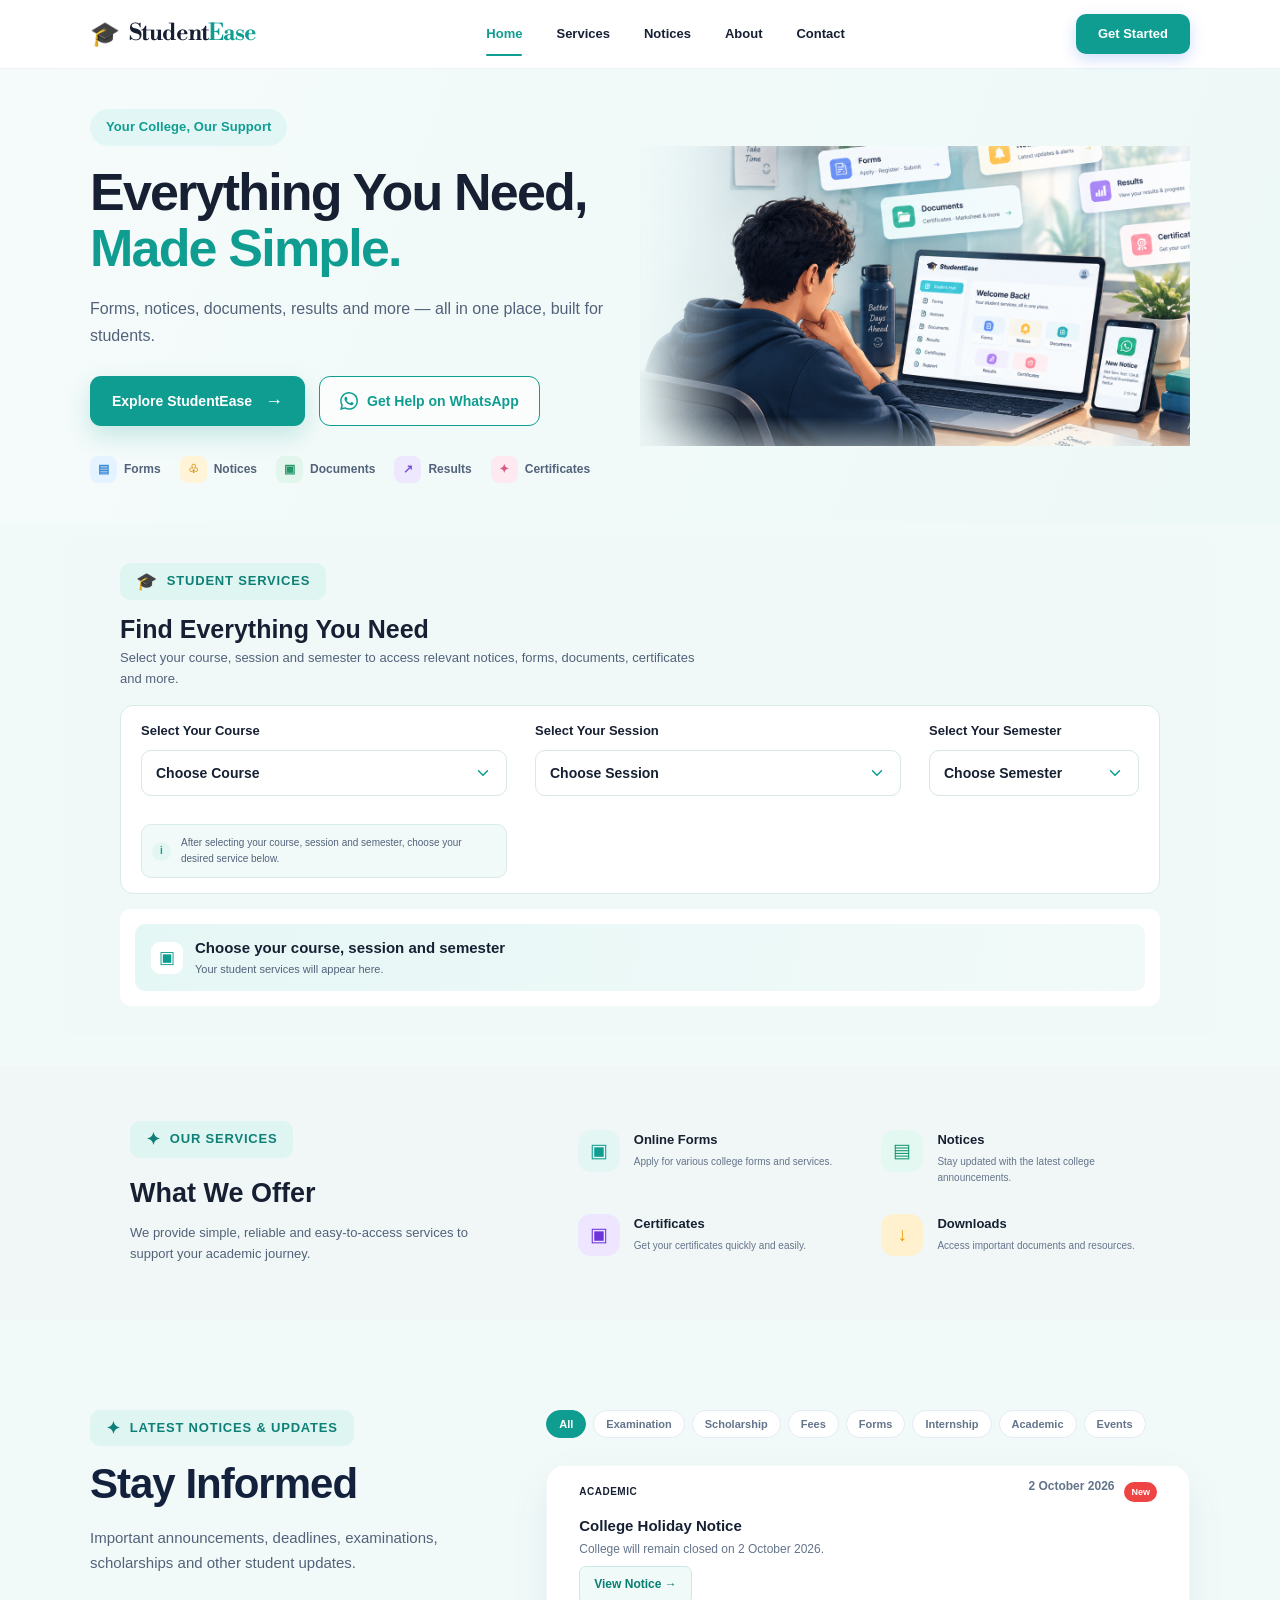
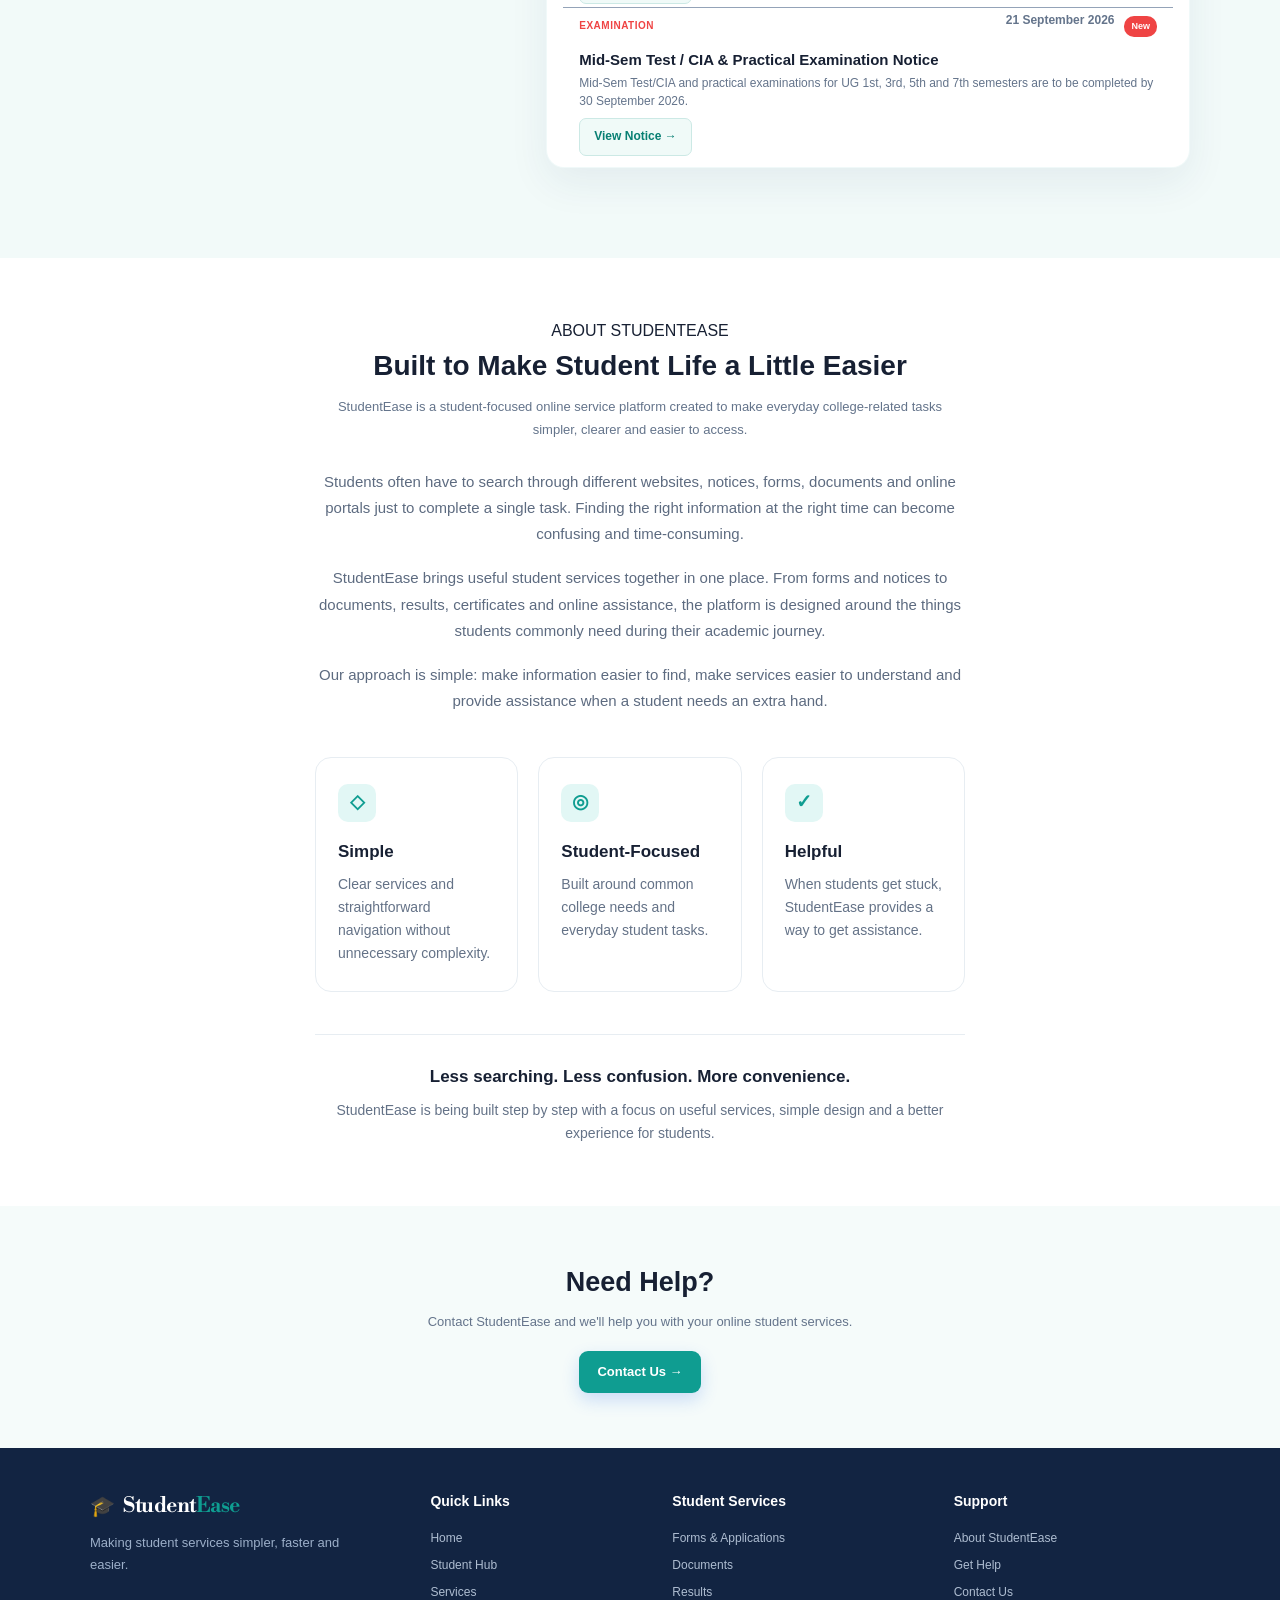
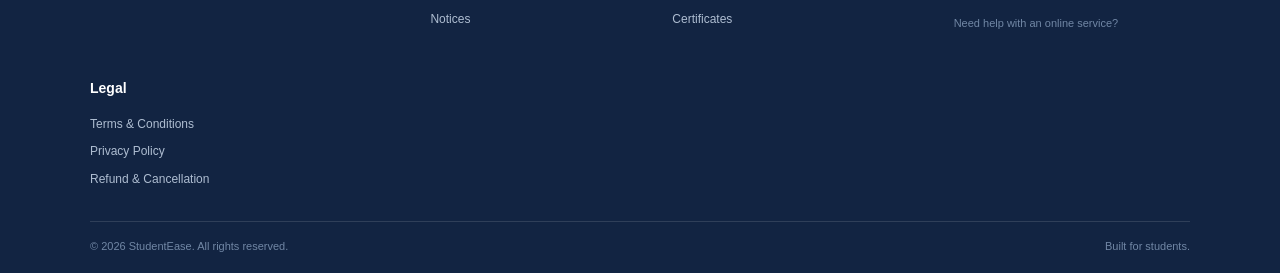
==== commit 7dbf5ff4: "Add files via upload" ====
--- a/index.html
+++ b/index.html
@@ -38,7 +38,7 @@
         </nav>
 
         <a href="#student-hub" class="header-button">
-            Get Started
+          Get Started
         </a>
 
     </div>
@@ -686,6 +686,19 @@
 
     </div>
 
+    
+    <!-- LEGAL -->
+    <div class="footer-column">
+
+        <h4>Legal</h4>
+
+        <a href="terms-and-conditions.html">Terms & Conditions</a>
+        <a href="privacy-policy.html">Privacy Policy</a>
+        <a href="refund-policy.html">Refund & Cancellation</a>
+
+    </div>
+
+
 </div>
 
 
@@ -705,7 +718,68 @@
 
 </footer>
 
-
+<!-- =================================
+     STUDENT HUB NOTICE VIEWER
+================================= -->
+
+<div id="noticeViewer" class="notice-viewer-overlay">
+
+    <div class="notice-viewer-box">
+
+        <div class="notice-viewer-header">
+
+            <h3>Notice Preview</h3>
+
+            <button
+                type="button"
+                class="notice-viewer-close"
+                onclick="closeNoticeViewer()"
+                aria-label="Close notice viewer"
+            >
+                &times;
+            </button>
+
+        </div>
+
+        <div class="notice-viewer-toolbar">
+
+            <button type="button" onclick="zoomNotice(0.2)">
+                Zoom +
+            </button>
+
+            <button type="button" onclick="zoomNotice(-0.2)">
+                Zoom -
+            </button>
+
+            <a id="noticeDownload" href="#" download>
+                Download
+            </a>
+
+            <a id="noticeOpenNewTab" href="#" target="_blank" rel="noopener">
+                Open in New Tab
+            </a>
+
+        </div>
+
+        <div class="notice-viewer-content">
+
+            <img
+                id="noticeViewerImage"
+                src=""
+                alt="Student notice"
+            >
+
+            <iframe
+                id="noticeViewerPDF"
+                title="Notice PDF"
+                hidden
+            ></iframe>
+
+        </div>
+
+    </div>
+
+</div>
 
 <script src="script.js"></script>
 
--- a/style.css
+++ b/style.css
@@ -1474,22 +1474,26 @@
         align-items: center;
     }
 }
+
 /* =========================================
-   NOTICE ARCHIVE
+   STUDENT HUB NOTICE ARCHIVE
    ========================================= */
 
 .notice-archive {
-    margin-top: 4px;
+    margin-top: 8px;
 }
 
 .archive-header {
-    margin-bottom: 20px;
+    margin-bottom: 24px;
+    padding-bottom: 16px;
+    border-bottom: 1px solid #e8edf5;
 }
 
 .archive-header h3 {
-    margin: 0 0 6px;
-    font-size: 22px;
-    color: #172033;
+    margin: 0 0 7px;
+    font-size: 23px;
+    font-weight: 700;
+    color: #122442;
 }
 
 .archive-header p {
@@ -1501,68 +1505,117 @@
 .notice-list {
     display: flex;
     flex-direction: column;
-    gap: 14px;
+    gap: 16px;
 }
 
 .notice-item {
     position: relative;
     background: #ffffff;
-    border: 1px solid #e8edf5;
-    border-radius: 14px;
-    padding: 20px;
-    transition: 0.25s ease;
+    border: 1px solid #e5eaf1;
+    border-left: 4px solid #0f9d91;
+    border-radius: 12px;
+    padding: 22px 24px;
+    transition: border-color 0.2s ease,
+                box-shadow 0.2s ease,
+                transform 0.2s ease;
 }
 
 .notice-item:hover {
+    border-color: #b8ded9;
+    box-shadow: 0 6px 20px rgba(18, 36, 66, 0.07);
     transform: translateY(-2px);
-    box-shadow: 0 8px 25px rgba(15, 23, 42, 0.08);
 }
 
 .notice-item h4 {
-    margin: 0 0 8px;
-    font-size: 16px;
-    color: #172033;
-    padding-right: 55px;
+    margin: 0 0 12px;
+    padding-right: 65px;
+    font-size: 17px;
+    line-height: 1.5;
+    font-weight: 700;
+    color: #122442;
 }
 
 .notice-date {
+    display: inline-flex;
+    align-items: center;
+    gap: 6px;
+    margin-bottom: 12px;
     font-size: 12px;
+    font-weight: 600;
     color: #64748b;
-    margin-bottom: 10px;
 }
 
 .notice-item p {
-    margin: 0 0 15px;
+    margin: 0 0 18px;
     font-size: 13px;
-    line-height: 1.6;
+    line-height: 1.7;
     color: #64748b;
 }
 
 .new-badge {
     position: absolute;
-    top: 18px;
-    right: 18px;
-    padding: 4px 8px;
-    border-radius: 20px;
-    background: #dcecff;
-    color: #0f9d91;
+    top: 20px;
+    right: 20px;
+    padding: 5px 10px;
+    border-radius: 5px;
+    background: #e0f5f1;
+    color: #087f73;
     font-size: 10px;
     font-weight: 700;
+    letter-spacing: 0.5px;
 }
 
 .notice-view {
     display: inline-flex;
     align-items: center;
-    gap: 5px;
-    font-size: 13px;
-    font-weight: 600;
-    color: #0f9d91;
+    justify-content: center;
+    gap: 7px;
+    min-height: 38px;
+    padding: 0 14px;
+    border: 1px solid #cce9e5;
+    border-radius: 7px;
+    background: #f0faf8;
+    color: #087f73;
+    font-size: 12px;
+    font-weight: 700;
     text-decoration: none;
+    transition: 0.2s ease;
 }
 
 .notice-view:hover {
-    text-decoration: underline;
-}
+    background: #0f9d91;
+    border-color: #0f9d91;
+    color: #ffffff;
+    text-decoration: none;
+}
+
+/* Mobile Notice Archive */
+
+@media (max-width: 600px) {
+
+    .archive-header h3 {
+        font-size: 20px;
+    }
+
+    .notice-item {
+        padding: 19px 16px;
+    }
+
+    .notice-item h4 {
+        font-size: 15px;
+        padding-right: 55px;
+    }
+
+    .new-badge {
+        top: 17px;
+        right: 14px;
+    }
+
+    .notice-item p {
+        font-size: 13px;
+    }
+}
+
 /* ================================
    FORM ACTION BUTTONS
 ================================ */
@@ -2317,3 +2370,358 @@
     }
 
 }
+
+.other-form-link {
+display: inline-flex;
+align-items: center;
+justify-content: center;
+width: fit-content;
+padding: 12px 22px;
+font-size: 16px;
+font-weight: 600;
+color: #ffffff;
+background: #0f9d91;
+border: 1px solid #0f9d91;
+border-radius: 8px;
+text-decoration: none;
+box-shadow: 0 4px 10px rgba(15, 157, 145, 0.18);
+cursor: pointer;
+transition: background 0.2s ease,
+box-shadow 0.2s ease,
+transform 0.2s ease;
+}
+
+.other-form-link:hover {
+background: #0b857b;
+border-color: #0b857b;
+box-shadow: 0 6px 14px rgba(15, 157, 145, 0.25);
+transform: translateY(-2px);
+}
+
+.other-form-link:active {
+transform: translateY(0);
+box-shadow: 0 2px 5px rgba(15, 157, 145, 0.18);
+}
+
+
+/* ================================
+   LEGAL PAGES
+================================ */
+
+.legal-header {
+    display: flex;
+    align-items: center;
+    justify-content: space-between;
+    gap: 20px;
+    padding: 18px 7%;
+    background: #ffffff;
+    border-bottom: 1px solid #e8edf2;
+}
+
+.legal-logo {
+    color: #172033;
+    font-family: 'Libre Bodoni', serif;
+    font-size: 27px;
+    font-weight: 700;
+    text-decoration: none;
+}
+
+.legal-logo span {
+    color: #0f9d91;
+}
+
+.legal-home-link {
+    color: #0f9d91;
+    font-size: 14px;
+    font-weight: 600;
+    text-decoration: none;
+}
+
+.legal-home-link:hover {
+    color: #087c73;
+    text-decoration: underline;
+}
+
+.legal-page {
+    width: min(900px, 86%);
+    margin: 55px auto 70px;
+    color: #172033;
+    line-height: 1.8;
+}
+
+.legal-page h1 {
+    margin: 0 0 12px;
+    color: #122442;
+    font-size: clamp(32px, 5vw, 44px);
+    line-height: 1.2;
+}
+
+.legal-intro {
+    margin: 0 0 12px;
+    color: #52627a;
+    font-size: 17px;
+}
+
+.legal-updated {
+    margin-bottom: 35px;
+    color: #64748b;
+    font-size: 13px;
+}
+
+.legal-section {
+    margin-bottom: 30px;
+}
+
+.legal-section h2 {
+    margin: 0 0 10px;
+    color: #122442;
+    font-size: 21px;
+    line-height: 1.4;
+}
+
+.legal-section p {
+    margin: 0 0 12px;
+    font-size: 15px;
+}
+
+.legal-footer {
+    padding: 22px 7%;
+    background: #122442;
+    color: #ffffff;
+    text-align: center;
+}
+
+.legal-footer p {
+    margin: 0;
+    font-size: 13px;
+}
+
+/* MOBILE RESPONSIVENESS */
+
+@media (max-width: 600px) {
+    .legal-header {
+        padding: 16px 5%;
+    }
+
+    .legal-logo {
+        font-size: 22px;
+    }
+
+    .legal-home-link {
+        font-size: 13px;
+    }
+
+    .legal-page {
+        width: 90%;
+        margin: 35px auto 45px;
+    }
+
+    .legal-section h2 {
+        font-size: 19px;
+    }
+
+    .legal-section p {
+        font-size: 14px;
+    }
+}
+
+/* =========================================
+   STUDENT HUB - MODERN DROPDOWNS
+========================================= */
+
+.selector-group label {
+    font-size: 13px;
+    font-weight: 700;
+    color: #172033;
+    margin-bottom: 9px;
+}
+
+.selector-group select {
+    width: 100%;
+    min-height: 46px;
+    padding: 11px 42px 11px 14px;
+
+    appearance: none;
+    -webkit-appearance: none;
+
+    background-color: #ffffff;
+    background-image: url("data:image/svg+xml,%3Csvg xmlns='http://www.w3.org/2000/svg' width='18' height='18' viewBox='0 0 24 24' fill='none' stroke='%230f9d91' stroke-width='2' stroke-linecap='round' stroke-linejoin='round'%3E%3Cpath d='m6 9 6 6 6-6'/%3E%3C/svg%3E");
+    background-repeat: no-repeat;
+    background-position: right 14px center;
+
+    border: 1px solid #d7e8e5;
+    border-radius: 10px;
+
+    color: #172033;
+    font-size: 14px;
+    font-weight: 600;
+
+    outline: none;
+    cursor: pointer;
+
+    transition: border-color 0.2s ease,
+                box-shadow 0.2s ease;
+}
+
+.selector-group select:hover {
+    border-color: #0f9d91;
+}
+
+.selector-group select:focus {
+    border-color: #0f9d91;
+    box-shadow: 0 0 0 3px rgba(15, 157, 145, 0.12);
+}
+
+.selector-group select option {
+    background: #ffffff;
+    color: #172033;
+    padding: 10px;
+}
+
+/* =====================================
+   STUDENT HUB NOTICE VIEWER
+===================================== */
+
+.notice-viewer-overlay {
+    display: none;
+    position: fixed;
+    inset: 0;
+    z-index: 9999;
+    background: rgba(10, 20, 38, 0.75);
+    padding: 25px;
+    align-items: center;
+    justify-content: center;
+}
+
+.notice-viewer-overlay.active {
+    display: flex;
+}
+
+.notice-viewer-box {
+    width: 100%;
+    max-width: 1000px;
+    height: 90vh;
+    background: #ffffff;
+    border-radius: 16px;
+    overflow: hidden;
+    display: flex;
+    flex-direction: column;
+}
+
+.notice-viewer-header {
+    display: flex;
+    align-items: center;
+    justify-content: space-between;
+    padding: 16px 22px;
+    border-bottom: 1px solid #e8edf5;
+}
+
+.notice-viewer-header h3 {
+    margin: 0;
+    color: #122442;
+    font-size: 18px;
+}
+
+.notice-viewer-close {
+    width: 36px;
+    height: 36px;
+    border: none;
+    border-radius: 8px;
+    background: #f1f5f9;
+    color: #122442;
+    font-size: 25px;
+    cursor: pointer;
+}
+
+.notice-viewer-toolbar {
+    display: flex;
+    align-items: center;
+    gap: 10px;
+    flex-wrap: wrap;
+    padding: 12px 20px;
+    background: #f8fafc;
+    border-bottom: 1px solid #e8edf5;
+}
+
+.notice-viewer-toolbar button,
+.notice-viewer-toolbar a {
+    display: inline-flex;
+    align-items: center;
+    justify-content: center;
+    min-height: 36px;
+    padding: 0 13px;
+    border: 1px solid #dce5ee;
+    border-radius: 7px;
+    background: #ffffff;
+    color: #122442;
+    font-size: 12px;
+    font-weight: 600;
+    text-decoration: none;
+    cursor: pointer;
+}
+
+.notice-viewer-toolbar a:first-of-type {
+    background: #0f9d91;
+    border-color: #0f9d91;
+    color: #ffffff;
+}
+
+.notice-viewer-content {
+    flex: 1;
+    min-height: 0;
+    overflow: auto;
+    padding: 24px;
+    display: flex;
+    align-items: flex-start;
+    justify-content: center;
+    background: #eef2f7;
+}
+
+.notice-viewer-content img {
+    display: block;
+    max-width: 100%;
+    height: auto;
+    transform-origin: top center;
+    transition: transform 0.2s ease;
+}
+
+.notice-viewer-content iframe {
+    width: 100%;
+    height: 100%;
+    min-height: 400px;
+    border: none;
+    background: #ffffff;
+}
+
+/* Mobile */
+
+@media (max-width: 600px) {
+
+    .notice-viewer-overlay {
+        padding: 8px;
+    }
+
+    .notice-viewer-box {
+        height: 95vh;
+        border-radius: 12px;
+    }
+
+    .notice-viewer-header {
+        padding: 13px 15px;
+    }
+
+    .notice-viewer-toolbar {
+        gap: 7px;
+        padding: 10px;
+    }
+
+    .notice-viewer-toolbar button,
+    .notice-viewer-toolbar a {
+        padding: 0 10px;
+        font-size: 11px;
+    }
+
+    .notice-viewer-content {
+        padding: 12px;
+    }
+}
